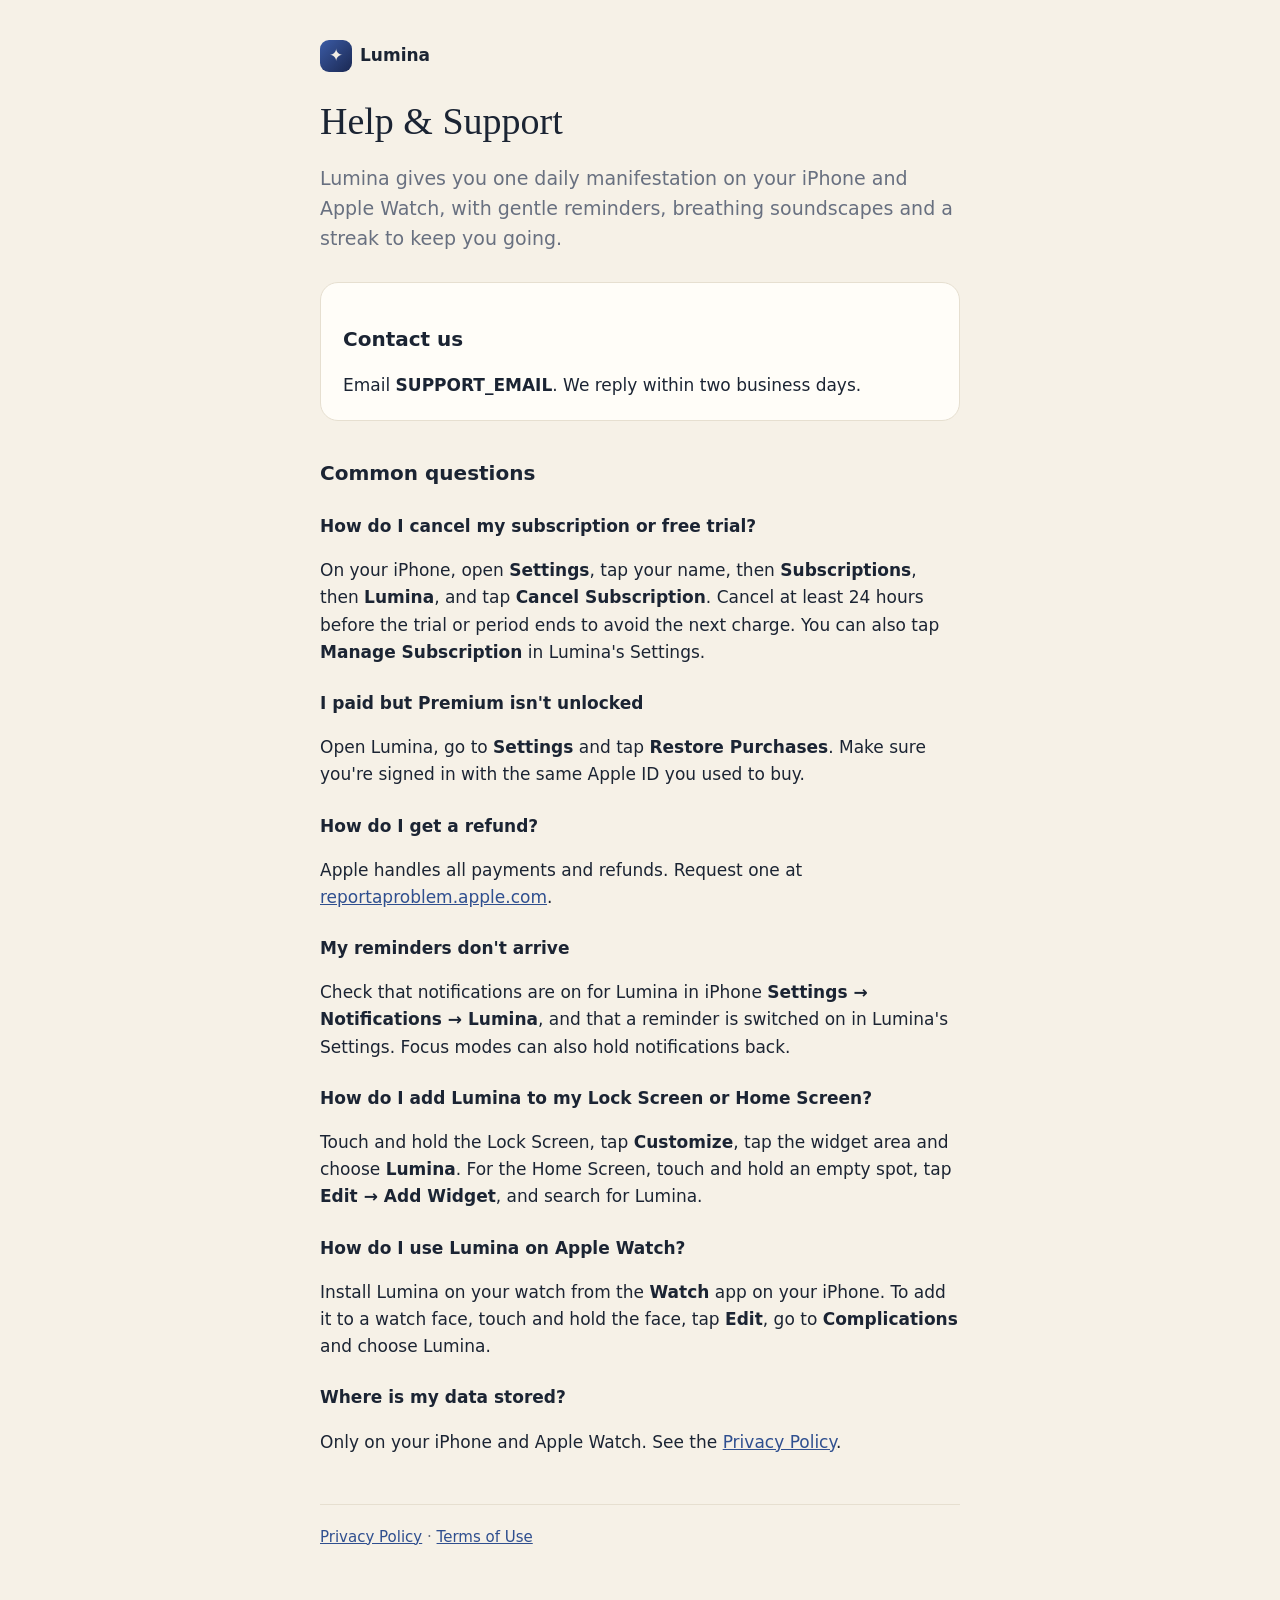
==== site/index.html @ 9fcf9460 "Add support and privacy pages; point app links at the support site Co-Authored-By: Claude Opus 5.5 <" ====
<!doctype html>
<html lang="en">
<head>
<meta charset="utf-8">
<meta name="viewport" content="width=device-width, initial-scale=1">
<title>Lumina Help &amp; Support</title>
<link rel="stylesheet" href="style.css">
</head>
<body>
<main>
  <a class="brand" href="./"><span class="mark" aria-hidden="true">✦</span> Lumina</a>
  <h1>Help &amp; Support</h1>
  <p class="lead">Lumina gives you one daily manifestation on your iPhone and Apple Watch, with gentle reminders, breathing soundscapes and a streak to keep you going.</p>

  <section class="contact">
    <h2>Contact us</h2>
    <p>Email <span class="email">SUPPORT_EMAIL</span>. We reply within two business days.</p>
  </section>

  <h2>Common questions</h2>

  <h3>How do I cancel my subscription or free trial?</h3>
  <p>On your iPhone, open <b>Settings</b>, tap your name, then <b>Subscriptions</b>, then <b>Lumina</b>, and tap <b>Cancel Subscription</b>. Cancel at least 24 hours before the trial or period ends to avoid the next charge. You can also tap <b>Manage Subscription</b> in Lumina's Settings.</p>

  <h3>I paid but Premium isn't unlocked</h3>
  <p>Open Lumina, go to <b>Settings</b> and tap <b>Restore Purchases</b>. Make sure you're signed in with the same Apple ID you used to buy.</p>

  <h3>How do I get a refund?</h3>
  <p>Apple handles all payments and refunds. Request one at <a href="https://reportaproblem.apple.com">reportaproblem.apple.com</a>.</p>

  <h3>My reminders don't arrive</h3>
  <p>Check that notifications are on for Lumina in iPhone <b>Settings → Notifications → Lumina</b>, and that a reminder is switched on in Lumina's Settings. Focus modes can also hold notifications back.</p>

  <h3>How do I add Lumina to my Lock Screen or Home Screen?</h3>
  <p>Touch and hold the Lock Screen, tap <b>Customize</b>, tap the widget area and choose <b>Lumina</b>. For the Home Screen, touch and hold an empty spot, tap <b>Edit → Add Widget</b>, and search for Lumina.</p>

  <h3>How do I use Lumina on Apple Watch?</h3>
  <p>Install Lumina on your watch from the <b>Watch</b> app on your iPhone. To add it to a watch face, touch and hold the face, tap <b>Edit</b>, go to <b>Complications</b> and choose Lumina.</p>

  <h3>Where is my data stored?</h3>
  <p>Only on your iPhone and Apple Watch. See the <a href="privacy.html">Privacy Policy</a>.</p>

  <footer>
    <a href="privacy.html">Privacy Policy</a> · <a href="https://www.apple.com/legal/internet-services/itunes/dev/stdeula/">Terms of Use</a>
  </footer>
</main>
</body>
</html>
---- site/style.css ----
:root {
  --bg: #F6F1E7; --surface: #FFFDF8; --ink: #1B2433; --muted: #687080; --line: #E6DFD0; --accent: #2F4F8F;
  color-scheme: light;
}
@media (prefers-color-scheme: dark) {
  :root { --bg: #0F1626; --surface: #18213A; --ink: #F3EEE4; --muted: #A3ABBE; --line: #263150; --accent: #9DB5F0; color-scheme: dark; }
}
* { box-sizing: border-box; }
body {
  margin: 0; background: var(--bg); color: var(--ink);
  font: 17px/1.6 ui-rounded, "SF Pro Rounded", -apple-system, "Segoe UI", system-ui, sans-serif;
}
main { max-width: 680px; margin: 0 auto; padding: 40px max(20px, env(safe-area-inset-left)) 64px; }
.brand { display: inline-flex; align-items: center; gap: 8px; color: var(--ink); text-decoration: none; font-weight: 700; }
.mark { width: 32px; height: 32px; border-radius: 9px; background: linear-gradient(135deg, #3B5BA5, #1A2852); color: #F3EEE4; display: inline-flex; align-items: center; justify-content: center; }
h1 { font-family: "New York", ui-serif, Georgia, serif; font-weight: 500; font-size: 38px; line-height: 1.15; margin: 28px 0 8px; }
h2 { font-size: 20px; margin: 36px 0 8px; }
h3 { font-size: 17px; margin: 24px 0 4px; }
p, li { color: var(--ink); }
.lead { font-size: 19px; color: var(--muted); }
.muted { color: var(--muted); }
a { color: var(--accent); }
.contact { background: var(--surface); border: 1px solid var(--line); border-radius: 18px; padding: 4px 22px; margin-top: 28px; }
.email { font-weight: 700; user-select: all; }
footer { margin-top: 48px; padding-top: 20px; border-top: 1px solid var(--line); color: var(--muted); font-size: 15px; }
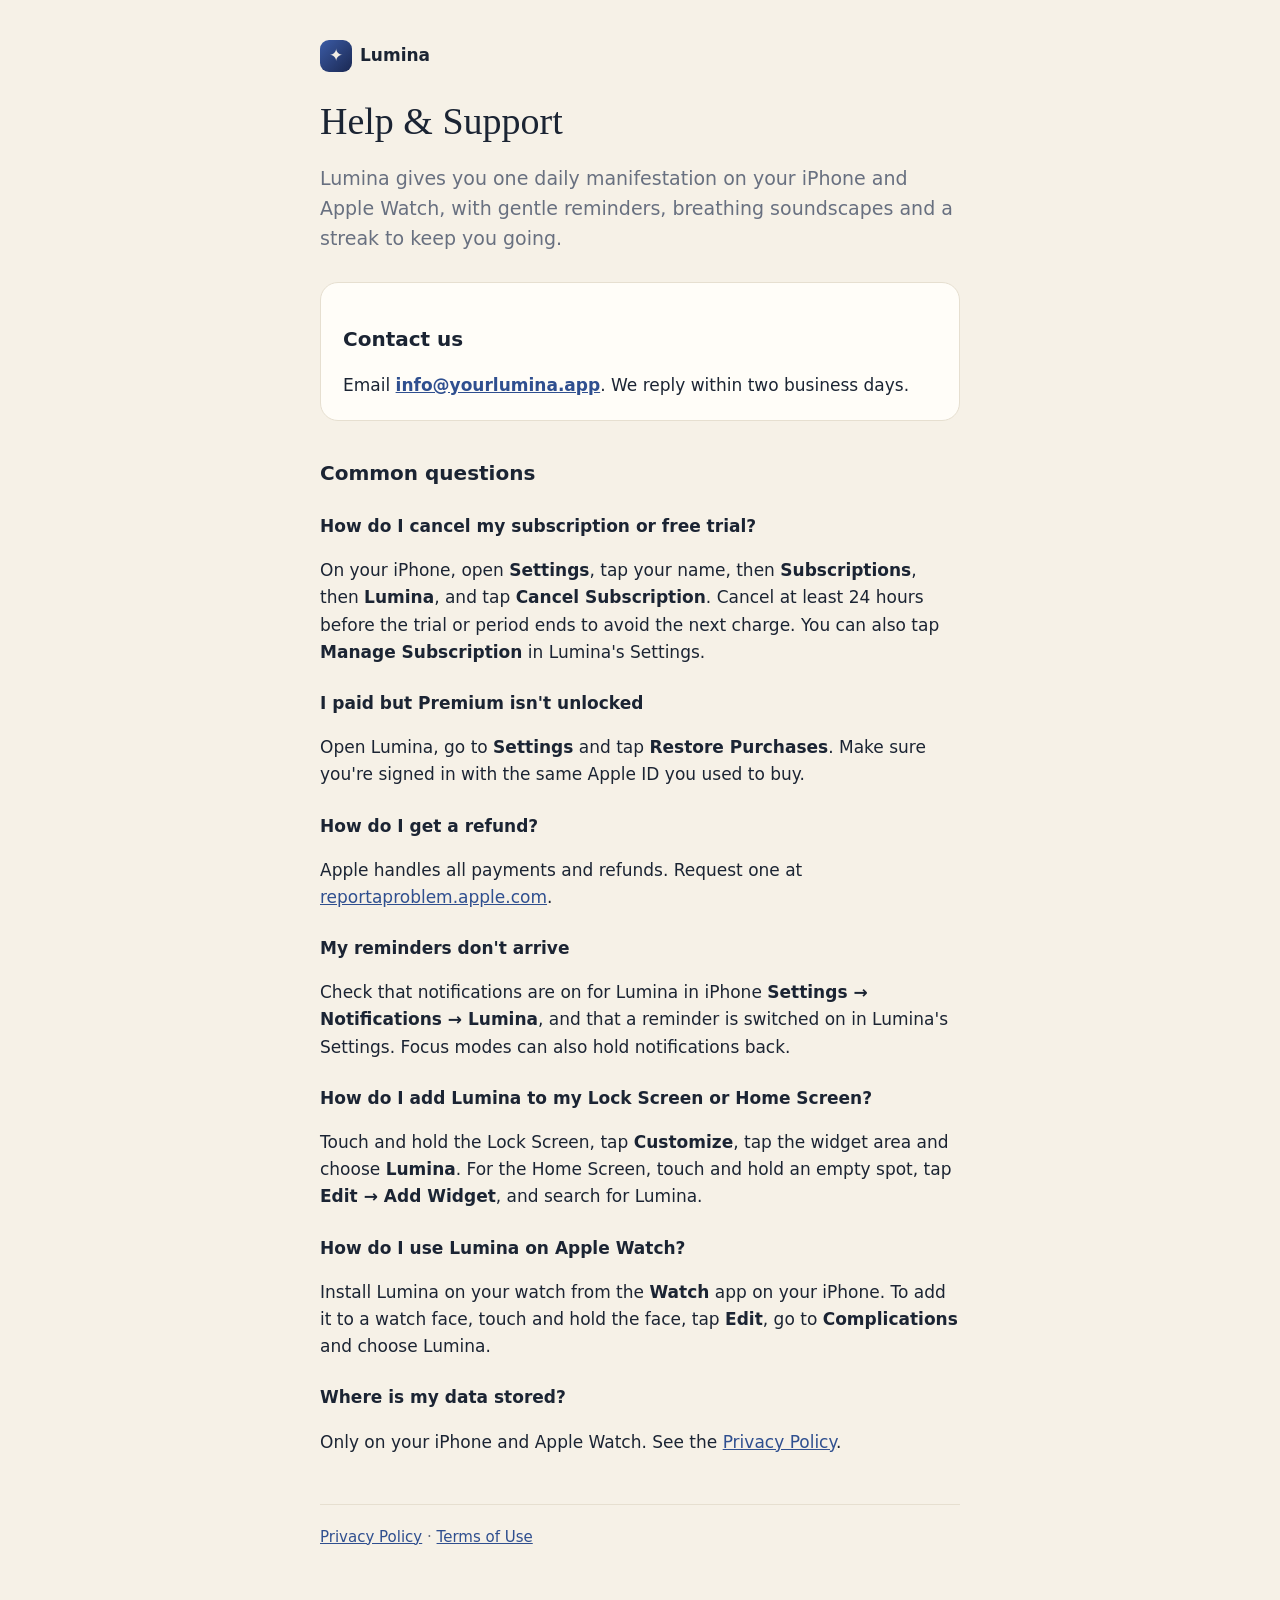
==== commit f7380123: "Add support email to Settings and the site Co-Authored-By: Claude Opus 5.5 <noreply@anthropic.com> C" ====
--- a/site/index.html
+++ b/site/index.html
@@ -14,7 +14,7 @@
 
   <section class="contact">
     <h2>Contact us</h2>
-    <p>Email <span class="email">SUPPORT_EMAIL</span>. We reply within two business days.</p>
+    <p>Email <a class="email" href="mailto:info@yourlumina.app">info@yourlumina.app</a>. We reply within two business days.</p>
   </section>
 
   <h2>Common questions</h2>
